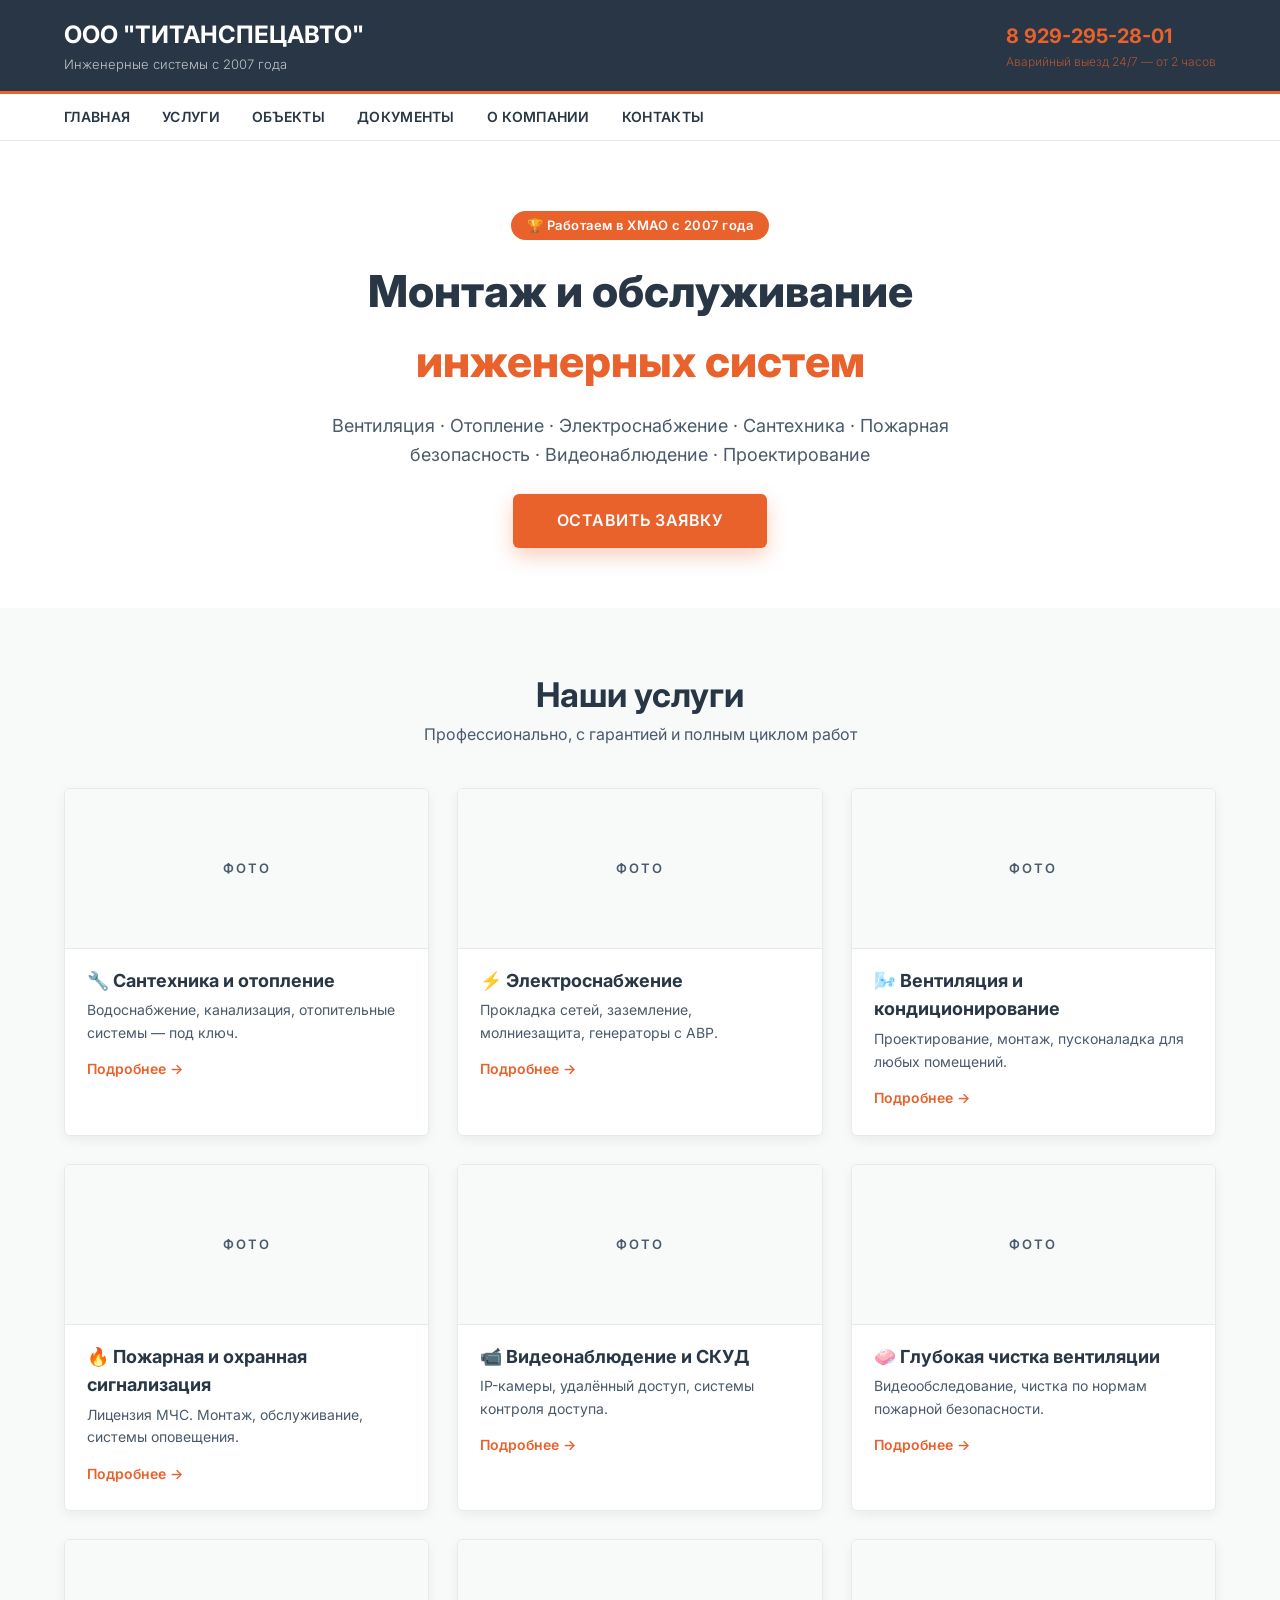
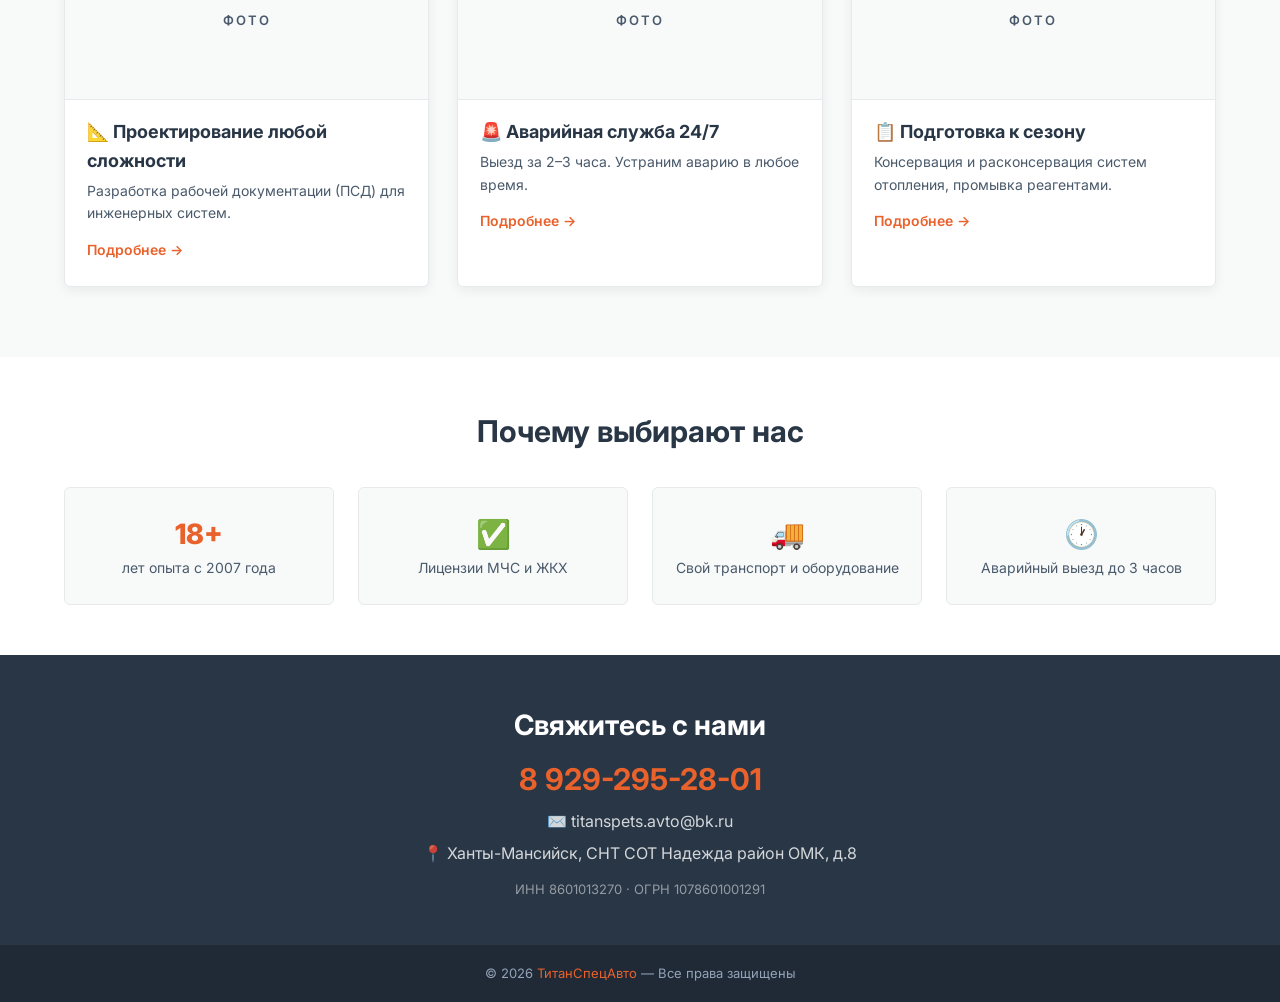
==== titanspecavto/index.html @ 1a249fdc "первый запуск" ====
<!DOCTYPE html>
<html lang="ru">
<head>
    <meta charset="UTF-8">
    <meta name="viewport" content="width=device-width, initial-scale=1.0">
    <title>ТитанСпецАвто — Инженерные системы</title>
    <link rel="stylesheet" href="css/style.css">
</head>
<body>

    <!-- ШАПКА -->
    <header>
        <div class="container header-inner">
            <div class="logo">
                <h1>ООО "ТИТАНСПЕЦАВТО"</h1>
                <p>Инженерные системы с 2007 года</p>
            </div>
            <div class="header-phone">
                8 929-295-28-01
                <small>Аварийный выезд 24/7 — от 2 часов</small>
            </div>
        </div>
    </header>

    <!-- МЕНЮ -->
    <nav>
        <div class="container">
            <a href="index.html">Главная</a>
            <a href="services.html">Услуги</a>
            <a href="objects.html">Объекты</a>
            <a href="documents.html">Документы</a>
            <a href="about.html">О компании</a>
            <a href="contacts.html">Контакты</a>
        </div>
    </nav>

    <!-- ГЕРОЙ -->
    <section class="hero">
        <div class="container">
            <div class="badge">🏆 Работаем в ХМАО с 2007 года</div>
            <h2>Монтаж и обслуживание <span>инженерных систем</span></h2>
            <p>Вентиляция · Отопление · Электроснабжение · Сантехника · Пожарная безопасность · Видеонаблюдение · Проектирование</p>
            <a href="#" class="btn">Оставить заявку</a>
        </div>
    </section>

    <!-- УСЛУГИ -->
    <section class="services">
        <div class="container">
            <div class="services-header">
                <h3>Наши услуги</h3>
                <p class="subtitle">Профессионально, с гарантией и полным циклом работ</p>
            </div>
            <div class="service-grid">

                <div class="service-card">
                    <div class="service-img-placeholder">Фото</div>
                    <div class="service-body">
                        <h4>🔧 Сантехника и отопление</h4>
                        <p>Водоснабжение, канализация, отопительные системы — под ключ.</p>
                        <a href="#" class="service-link">Подробнее →</a>
                    </div>
                </div>

                <div class="service-card">
                    <div class="service-img-placeholder">Фото</div>
                    <div class="service-body">
                        <h4>⚡ Электроснабжение</h4>
                        <p>Прокладка сетей, заземление, молниезащита, генераторы с АВР.</p>
                        <a href="#" class="service-link">Подробнее →</a>
                    </div>
                </div>

                <div class="service-card">
                    <div class="service-img-placeholder">Фото</div>
                    <div class="service-body">
                        <h4>🌬️ Вентиляция и кондиционирование</h4>
                        <p>Проектирование, монтаж, пусконаладка для любых помещений.</p>
                        <a href="#" class="service-link">Подробнее →</a>
                    </div>
                </div>

                <div class="service-card">
                    <div class="service-img-placeholder">Фото</div>
                    <div class="service-body">
                        <h4>🔥 Пожарная и охранная сигнализация</h4>
                        <p>Лицензия МЧС. Монтаж, обслуживание, системы оповещения.</p>
                        <a href="#" class="service-link">Подробнее →</a>
                    </div>
                </div>

                <div class="service-card">
                    <div class="service-img-placeholder">Фото</div>
                    <div class="service-body">
                        <h4>📹 Видеонаблюдение и СКУД</h4>
                        <p>IP-камеры, удалённый доступ, системы контроля доступа.</p>
                        <a href="#" class="service-link">Подробнее →</a>
                    </div>
                </div>

                <div class="service-card">
                    <div class="service-img-placeholder">Фото</div>
                    <div class="service-body">
                        <h4>🧼 Глубокая чистка вентиляции</h4>
                        <p>Видеообследование, чистка по нормам пожарной безопасности.</p>
                        <a href="#" class="service-link">Подробнее →</a>
                    </div>
                </div>

                <div class="service-card">
                    <div class="service-img-placeholder">Фото</div>
                    <div class="service-body">
                        <h4>📐 Проектирование любой сложности</h4>
                        <p>Разработка рабочей документации (ПСД) для инженерных систем.</p>
                        <a href="#" class="service-link">Подробнее →</a>
                    </div>
                </div>

                <div class="service-card">
                    <div class="service-img-placeholder">Фото</div>
                    <div class="service-body">
                        <h4>🚨 Аварийная служба 24/7</h4>
                        <p>Выезд за 2–3 часа. Устраним аварию в любое время.</p>
                        <a href="#" class="service-link">Подробнее →</a>
                    </div>
                </div>

                <div class="service-card">
                    <div class="service-img-placeholder">Фото</div>
                    <div class="service-body">
                        <h4>📋 Подготовка к сезону</h4>
                        <p>Консервация и расконсервация систем отопления, промывка реагентами.</p>
                        <a href="#" class="service-link">Подробнее →</a>
                    </div>
                </div>

            </div>
        </div>
    </section>

    <!-- ПРЕИМУЩЕСТВА -->
    <section class="advantages">
        <div class="container">
            <h3>Почему выбирают нас</h3>
            <div class="adv-grid">
                <div class="adv-item">
                    <div class="num">18+</div>
                    <p>лет опыта с 2007 года</p>
                </div>
                <div class="adv-item">
                    <div class="num">✅</div>
                    <p>Лицензии МЧС и ЖКХ</p>
                </div>
                <div class="adv-item">
                    <div class="num">🚚</div>
                    <p>Свой транспорт и оборудование</p>
                </div>
                <div class="adv-item">
                    <div class="num">🕐</div>
                    <p>Аварийный выезд до 3 часов</p>
                </div>
            </div>
        </div>
    </section>

    <!-- КОНТАКТЫ -->
    <section class="contacts">
        <div class="container">
            <h3>Свяжитесь с нами</h3>
            <div class="phone">8 929-295-28-01</div>
            <p>✉️ titanspets.avto@bk.ru</p>
            <p>📍 Ханты-Мансийск, СНТ СОТ Надежда район ОМК, д.8</p>
            <p class="req">ИНН 8601013270 · ОГРН 1078601001291</p>
        </div>
    </section>

    <!-- ПОДВАЛ -->
    <footer>
        <div class="container">
            © 2026 <span>ТитанСпецАвто</span> — Все права защищены
        </div>
    </footer>

</body>
</html>
---- titanspecavto/css/style.css ----
/* ==========================================================
   ДИЗАЙН ОТ MIR-VENT.RU И KLIMATIKA44.RU
   ========================================================== */

@import url('https://fonts.googleapis.com/css2?family=Inter:wght@300;400;500;600;700;800&display=swap');

:root {
    --primary-dark: #283646;
    --primary-light: #3a4a5b;
    --accent: #e9612b;
    --accent-hover: #cf4a1c;
    --bg-light: #f8fafa;
    --text-dark: #283646;
    --text-gray: #4a5a6b;
    --white: #ffffff;
    --shadow: 0 4px 12px rgba(0,0,0,0.06);
    --radius: 6px;
    --border-color: #e6eaed;
    --font-family: 'Inter', 'Arial', sans-serif;
}

/* ---- БАЗА ---- */
* { margin: 0; padding: 0; box-sizing: border-box; }

body {
    font-family: var(--font-family);
    background: var(--bg-light);
    color: var(--text-gray);
    line-height: 1.6;
    font-weight: 400;
}

.container {
    max-width: 1200px;
    margin: 0 auto;
    padding: 0 24px;
}

/* ---- ШАПКА (как на mir-vent.ru) ---- */
header {
    background: var(--primary-dark);
    color: var(--white);
    padding: 16px 0;
    border-bottom: 3px solid var(--accent);
}

.header-inner {
    display: flex;
    justify-content: space-between;
    align-items: center;
    flex-wrap: wrap;
}

.logo h1 {
    font-size: 24px;
    font-weight: 700;
    color: var(--white);
}

.logo p {
    font-size: 13px;
    opacity: 0.7;
    font-weight: 300;
}

.header-phone {
    font-size: 20px;
    font-weight: 700;
    color: var(--accent);
}

.header-phone small {
    display: block;
    font-size: 12px;
    font-weight: 300;
    opacity: 0.7;
    text-align: right;
}

/* ---- МЕНЮ ---- */
nav {
    background: var(--white);
    border-bottom: 1px solid var(--border-color);
    padding: 10px 0;
}

nav a {
    color: var(--text-dark);
    text-decoration: none;
    font-weight: 600;
    font-size: 14px;
    margin-right: 28px;
    transition: color 0.2s;
    text-transform: uppercase;
    letter-spacing: 0.3px;
}

nav a:hover {
    color: var(--accent);
}

/* ---- ГЕРОЙ (ПЕРВЫЙ ЭКРАН) ---- */
.hero {
    background: var(--white);
    padding: 70px 0 60px;
    text-align: center;
}

.badge {
    display: inline-block;
    background: var(--accent);
    color: var(--white);
    padding: 4px 16px;
    border-radius: 40px;
    font-size: 13px;
    font-weight: 600;
    letter-spacing: 0.5px;
    margin-bottom: 16px;
}

.hero h2 {
    font-size: 44px;
    font-weight: 800;
    color: var(--text-dark);
    max-width: 800px;
    margin: 0 auto 16px;
}

.hero h2 span {
    color: var(--accent);
}

.hero p {
    font-size: 18px;
    color: var(--text-gray);
    max-width: 640px;
    margin: 0 auto;
}

.btn {
    display: inline-block;
    background: var(--accent);
    color: var(--white);
    padding: 14px 44px;
    font-size: 16px;
    font-weight: 600;
    text-decoration: none;
    border-radius: var(--radius);
    margin-top: 24px;
    transition: 0.25s;
    box-shadow: 0 8px 20px rgba(233, 97, 43, 0.3);
    text-transform: uppercase;
    letter-spacing: 0.5px;
}

.btn:hover {
    background: var(--accent-hover);
    transform: translateY(-2px);
    box-shadow: 0 12px 30px rgba(233, 97, 43, 0.4);
}

/* ---- УСЛУГИ (КАРТОЧКИ) ---- */
.services {
    padding: 60px 0 70px;
    background: var(--bg-light);
}

.services-header {
    text-align: center;
    margin-bottom: 40px;
}

.services-header h3 {
    font-size: 34px;
    font-weight: 700;
    color: var(--text-dark);
}

.services-header .subtitle {
    font-size: 16px;
    color: var(--text-gray);
}

.service-grid {
    display: grid;
    grid-template-columns: repeat(3, 1fr);
    gap: 28px;
}

.service-card {
    background: var(--white);
    border-radius: var(--radius);
    border: 1px solid var(--border-color);
    box-shadow: var(--shadow);
    overflow: hidden;
    transition: 0.3s;
}

.service-card:hover {
    transform: translateY(-6px);
    box-shadow: 0 16px 40px rgba(0,0,0,0.08);
}

.service-img-placeholder {
    width: 100%;
    height: 160px;
    background: var(--bg-light);
    display: flex;
    align-items: center;
    justify-content: center;
    font-size: 13px;
    color: var(--text-gray);
    font-weight: 600;
    text-transform: uppercase;
    letter-spacing: 2px;
    border-bottom: 1px solid var(--border-color);
}

.service-body {
    padding: 18px 22px 24px;
}

.service-body h4 {
    font-size: 18px;
    font-weight: 700;
    color: var(--text-dark);
    margin-bottom: 4px;
}

.service-body p {
    font-size: 14px;
    color: var(--text-gray);
    margin-bottom: 12px;
}

.service-link {
    color: var(--accent);
    text-decoration: none;
    font-weight: 600;
    font-size: 14px;
    transition: 0.2s;
}

.service-link:hover {
    color: var(--accent-hover);
    margin-left: 6px;
}

/* ---- ПРЕИМУЩЕСТВА ---- */
.advantages {
    background: var(--white);
    padding: 50px 0;
}

.advantages h3 {
    text-align: center;
    font-size: 30px;
    font-weight: 700;
    color: var(--text-dark);
    margin-bottom: 32px;
}

.adv-grid {
    display: grid;
    grid-template-columns: repeat(4, 1fr);
    gap: 24px;
}

.adv-item {
    text-align: center;
    background: var(--bg-light);
    padding: 24px 16px;
    border-radius: var(--radius);
    border: 1px solid var(--border-color);
}

.adv-item .num {
    font-size: 28px;
    font-weight: 800;
    color: var(--accent);
}

.adv-item p {
    font-size: 14px;
    color: var(--text-gray);
}

/* ---- КОНТАКТЫ (ПОДВАЛ) ---- */
.contacts {
    background: var(--primary-dark);
    color: var(--white);
    padding: 48px 0 40px;
    text-align: center;
}

.contacts h3 {
    font-size: 28px;
    font-weight: 700;
    margin-bottom: 8px;
}

.contacts .phone {
    font-size: 30px;
    font-weight: 700;
    color: var(--accent);
}

.contacts p {
    opacity: 0.8;
    margin: 6px 0;
}

.contacts .req {
    font-size: 13px;
    opacity: 0.5;
    margin-top: 12px;
}

footer {
    background: #1f2a36;
    color: #94a3b8;
    text-align: center;
    padding: 18px 0;
    font-size: 13px;
}

footer span {
    color: var(--accent);
}

/* ---- АДАПТИВ (ТЕЛЕФОНЫ) ---- */
@media (max-width: 900px) {
    .service-grid { grid-template-columns: repeat(2, 1fr); }
    .adv-grid { grid-template-columns: repeat(2, 1fr); }
    .header-inner { flex-direction: column; text-align: center; }
    .header-phone small { text-align: center; }
    .hero h2 { font-size: 34px; }
}

@media (max-width: 600px) {
    .service-grid { grid-template-columns: 1fr; }
    .adv-grid { grid-template-columns: 1fr 1fr; }
    nav a { display: inline-block; margin: 4px 12px 4px 0; font-size: 12px; }
    .hero { padding: 40px 0; }
    .hero h2 { font-size: 26px; }
    .btn { padding: 12px 28px; font-size: 14px; }
    .contacts .phone { font-size: 24px; }
}
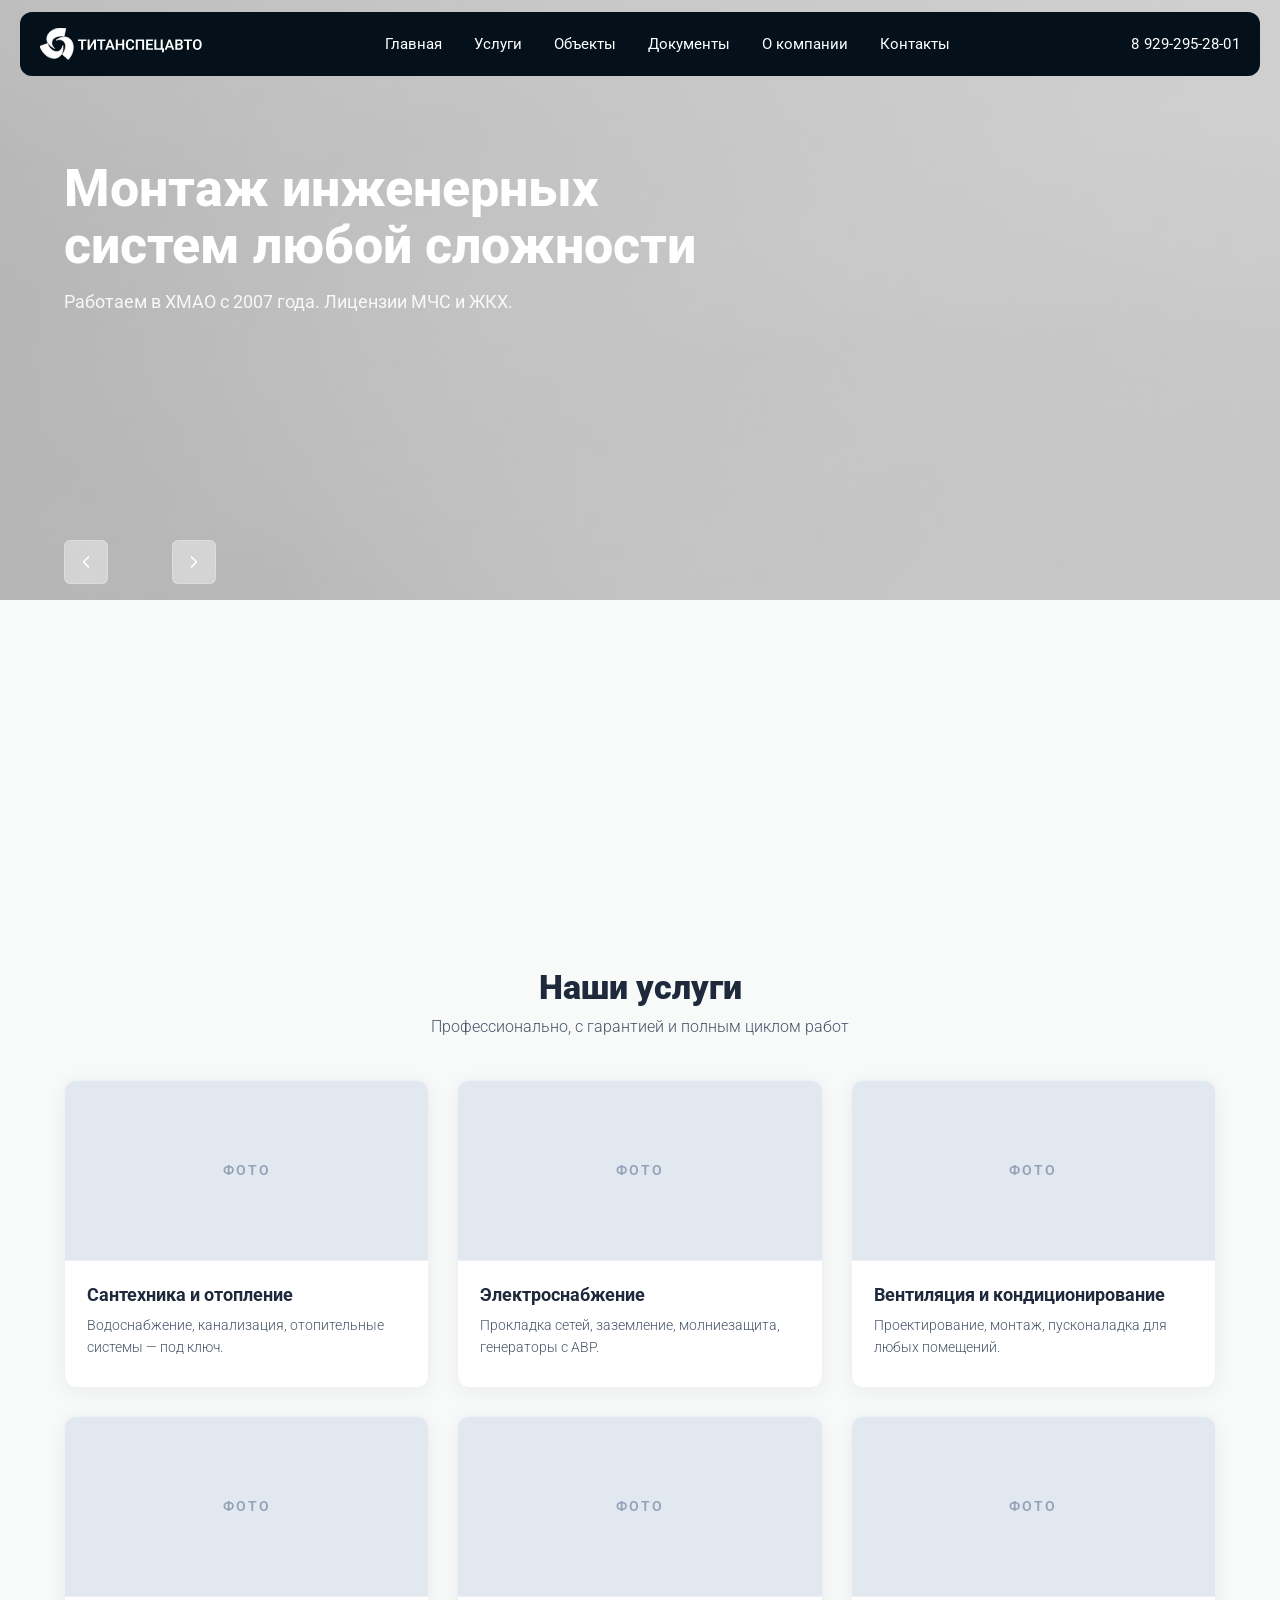
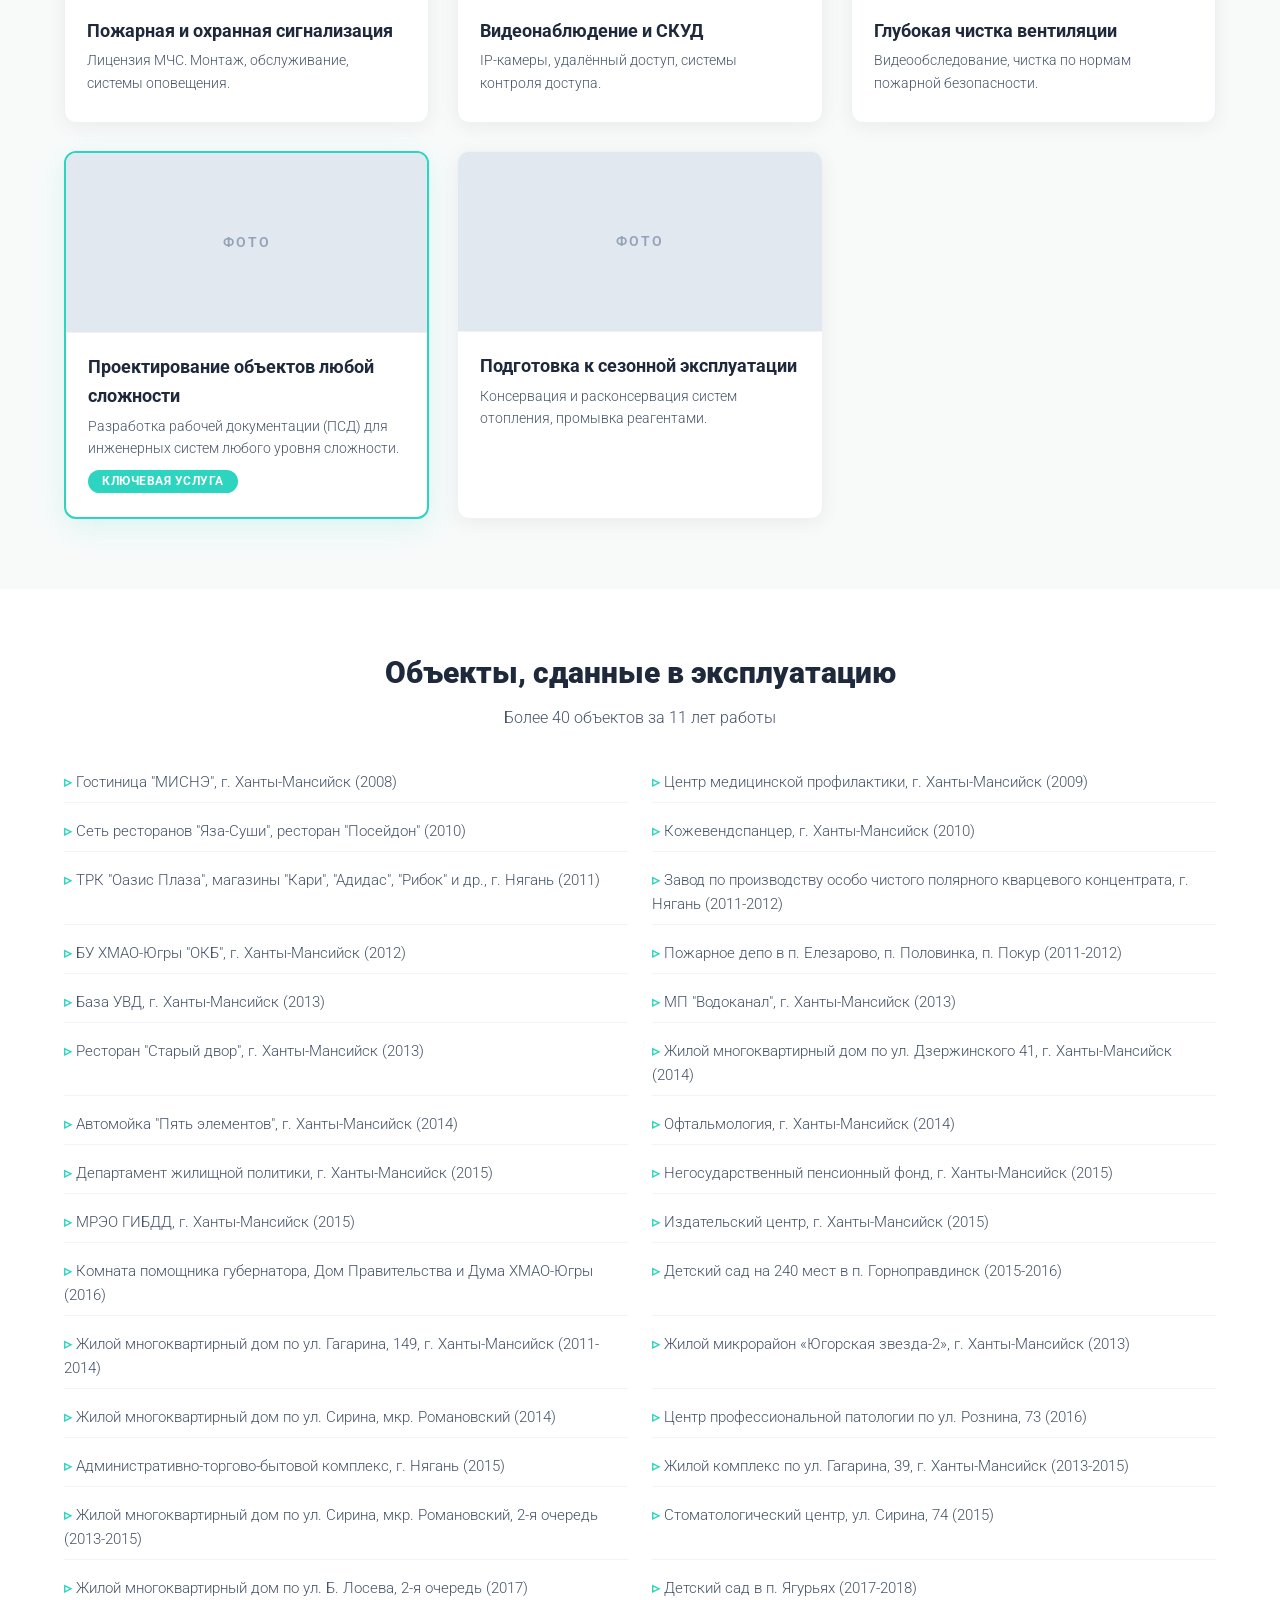
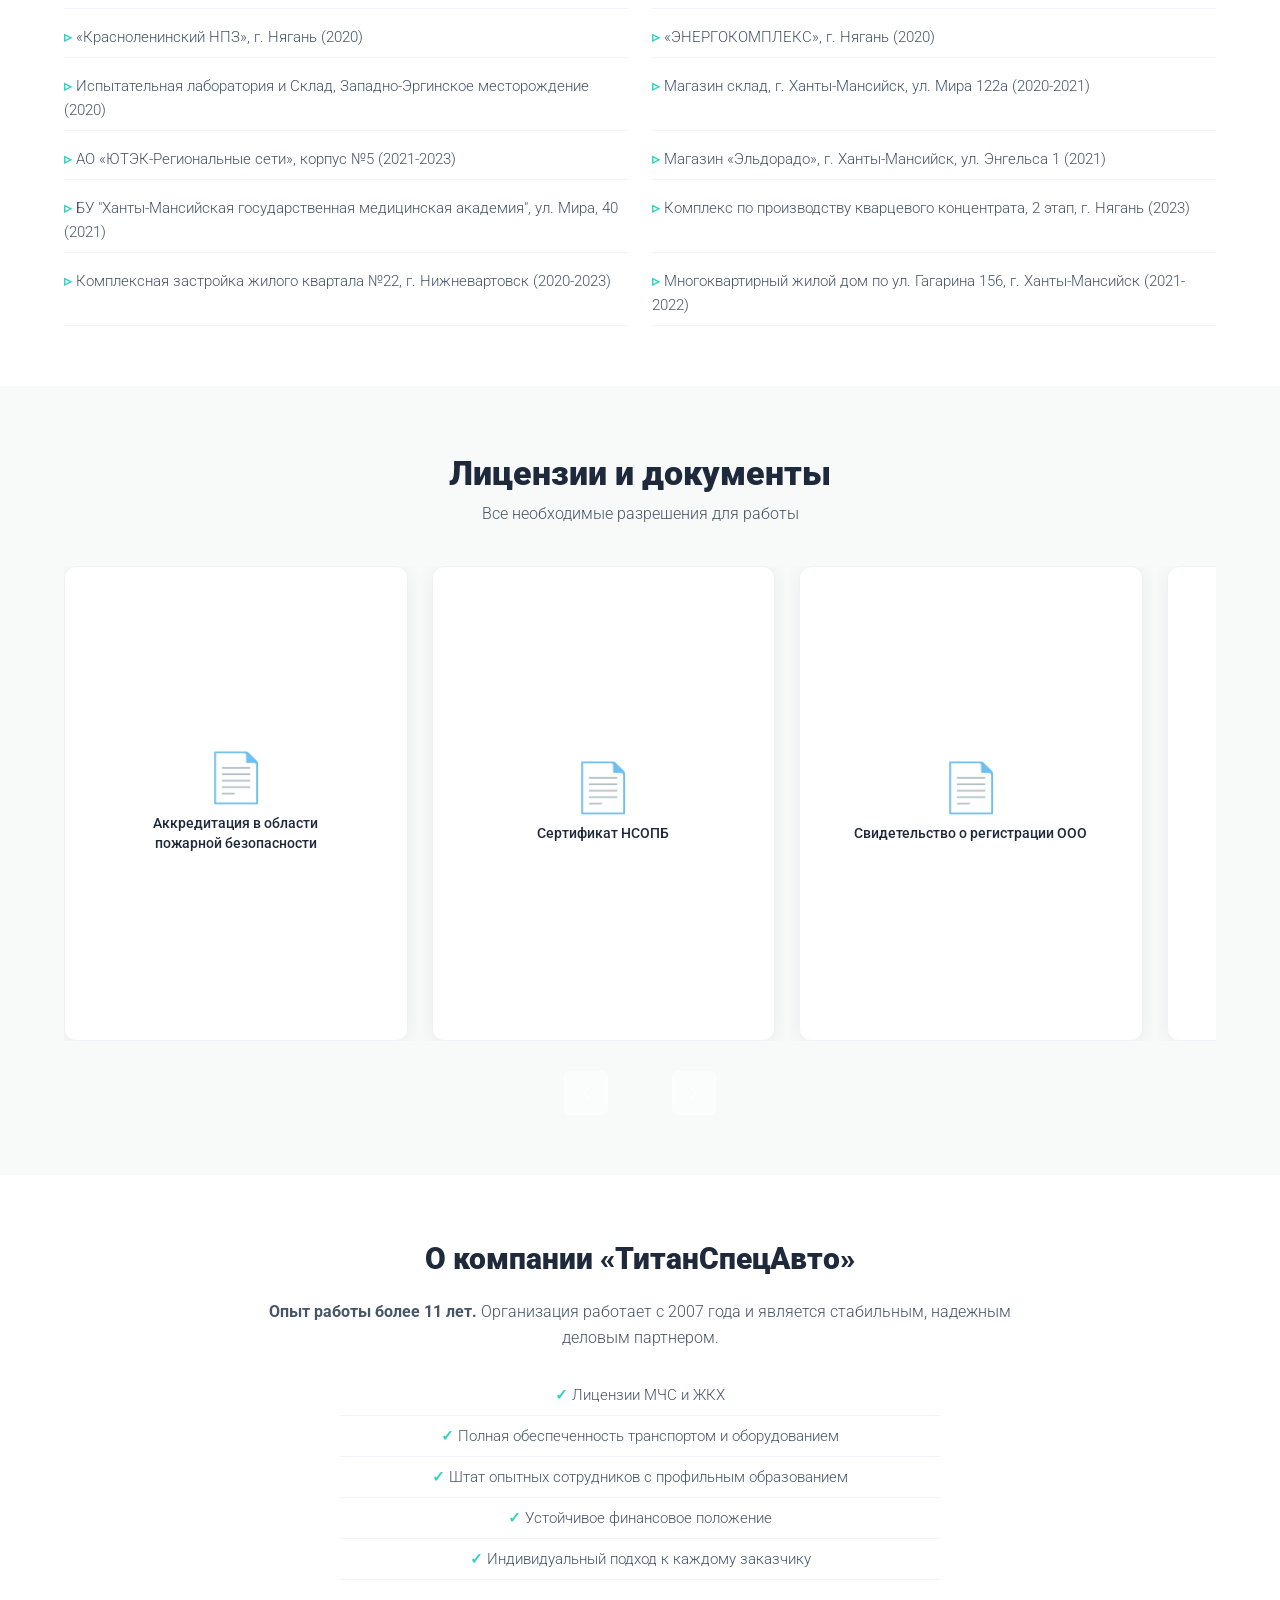
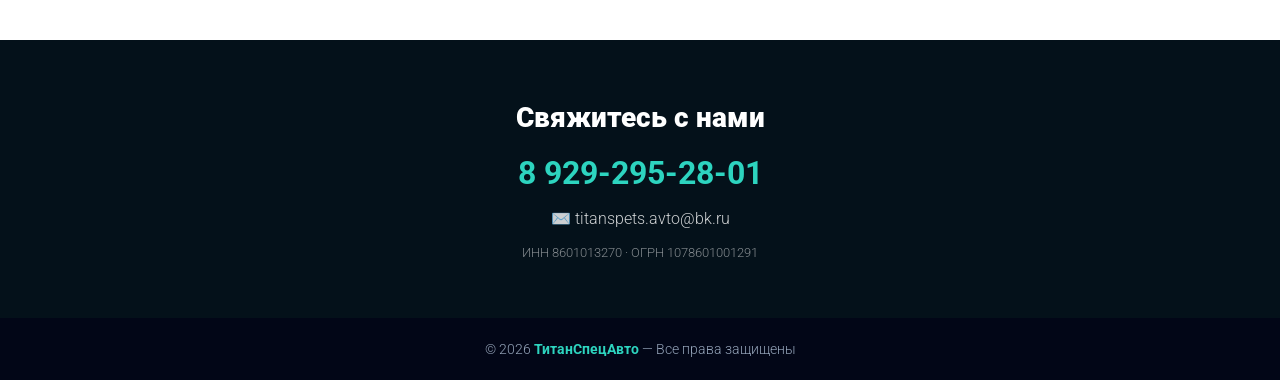
==== commit 312e4bfd: "1" ====
--- a/titanspecavto/index.html
+++ b/titanspecavto/index.html
@@ -5,181 +5,504 @@
     <meta name="viewport" content="width=device-width, initial-scale=1.0">
     <title>ТитанСпецАвто — Инженерные системы</title>
     <link rel="stylesheet" href="css/style.css">
+    <link href="https://fonts.googleapis.com/css2?family=Inter:wght@300;400;500;600;700;800&display=swap" rel="stylesheet">
+    
+    <!-- ===== SWIPER CSS ===== -->
+    <link rel="stylesheet" href="https://cdn.jsdelivr.net/npm/swiper@11/swiper-bundle.min.css" />
 </head>
 <body>
 
-    <!-- ШАПКА -->
-    <header>
-        <div class="container header-inner">
-            <div class="logo">
-                <h1>ООО "ТИТАНСПЕЦАВТО"</h1>
-                <p>Инженерные системы с 2007 года</p>
-            </div>
-            <div class="header-phone">
-                8 929-295-28-01
-                <small>Аварийный выезд 24/7 — от 2 часов</small>
-            </div>
-        </div>
-    </header>
-
-    <!-- МЕНЮ -->
-    <nav>
-        <div class="container">
-            <a href="index.html">Главная</a>
-            <a href="services.html">Услуги</a>
-            <a href="objects.html">Объекты</a>
-            <a href="documents.html">Документы</a>
-            <a href="about.html">О компании</a>
-            <a href="contacts.html">Контакты</a>
-        </div>
-    </nav>
-
-    <!-- ГЕРОЙ -->
-    <section class="hero">
-        <div class="container">
-            <div class="badge">🏆 Работаем в ХМАО с 2007 года</div>
-            <h2>Монтаж и обслуживание <span>инженерных систем</span></h2>
-            <p>Вентиляция · Отопление · Электроснабжение · Сантехника · Пожарная безопасность · Видеонаблюдение · Проектирование</p>
-            <a href="#" class="btn">Оставить заявку</a>
-        </div>
-    </section>
+<header class="header">
+    <div class="header-container">
+        <div class="header-c">
+            <div class="header-l">
+                <button class="header__menu-toggler js--menu-toggler">
+                    <span></span><span></span><span></span>
+                </button>
+                <a href="#hero" class="header__logo">
+                    <img src="images/logo.svg" alt="ТитанСпецАвто" class="header__logo-img">
+                </a>
+            </div>
+
+            <div class="header-m" id="header-menu">
+                <nav class="header__nav">
+                    <ul class="header__nav-list">
+                        <li class="header__nav-item">
+                            <a href="#hero" class="header__nav-btn">Главная</a>
+                        </li>
+                        <li class="header__nav-item">
+                            <a href="#services" class="header__nav-btn">Услуги</a>
+                        </li>
+                        <li class="header__nav-item">
+                            <a href="#objects" class="header__nav-btn">Объекты</a>
+                        </li>
+                        <li class="header__nav-item">
+                            <a href="#docs" class="header__nav-btn">Документы</a>
+                        </li>
+                        <li class="header__nav-item">
+                            <a href="#about" class="header__nav-btn">О компании</a>
+                        </li>
+                        <li class="header__nav-item">
+                            <a href="#contacts" class="header__nav-btn">Контакты</a>
+                        </li>
+                    </ul>
+                </nav>
+            </div>
+
+            <div class="header-r">
+                <a href="tel:89292952801" class="header__phone">8 929-295-28-01</a>
+            </div>
+        </div>
+    </div>
+</header>
+
+<main>
+
+<!-- HERO СЛАЙДЕР С ЗАГЛУШКОЙ -->
+<section class="s-hero">
+    <div class="s-hero-slider-c swiper-c">
+        <div class="s-hero-slider swiper">
+            <div class="swiper-wrapper">
+
+                <!-- СЛАЙД 1 -->
+                <div class="s-hero-slider__item swiper-slide">
+                    <img class="s-hero-slider__item-bg" src="images/placeholder.jpg" alt="Монтаж инженерных систем">
+                    <div class="container">
+                        <div class="s-hero-slider__item-content">
+                            <div class="s-hero-slider__item-content-in">
+                                <div class="s-hero-slider__item-title">
+                                    <h1>Монтаж инженерных систем любой сложности</h1>
+                                </div>
+                                <div class="s-hero-slider__item-desc">
+                                    Работаем в ХМАО с 2007 года. Лицензии МЧС и ЖКХ.
+                                </div>
+                            </div>
+                        </div>
+                    </div>
+                </div>
+
+                <!-- СЛАЙД 2 -->
+                <div class="s-hero-slider__item swiper-slide">
+                    <img class="s-hero-slider__item-bg" src="images/placeholder.jpg" alt="Проектирование и монтаж">
+                    <div class="container">
+                        <div class="s-hero-slider__item-content">
+                            <div class="s-hero-slider__item-content-in">
+                                <div class="s-hero-slider__item-title">
+                                    <h1>Проектирование объектов любой сложности</h1>
+                                </div>
+                                <div class="s-hero-slider__item-desc">
+                                    Разработаем ПСД для инженерных систем любого уровня сложности.
+                                </div>
+                            </div>
+                        </div>
+                    </div>
+                </div>
+
+                <!-- СЛАЙД 3 -->
+                <div class="s-hero-slider__item swiper-slide">
+                    <img class="s-hero-slider__item-bg" src="images/placeholder.jpg" alt="Аварийный выезд 24/7">
+                    <div class="container">
+                        <div class="s-hero-slider__item-content">
+                            <div class="s-hero-slider__item-content-in">
+                                <div class="s-hero-slider__item-title">
+                                    <h1>Аварийный выезд от 2 часов</h1>
+                                </div>
+                                <div class="s-hero-slider__item-desc">
+                                    Устраним аварию в любое время суток.
+                                </div>
+                            </div>
+                        </div>
+                    </div>
+                </div>
+
+            </div>
+        </div>
+
+        <!-- КНОПКИ И ПАГИНАЦИЯ -->
+        <div class="s-hero-slider__controls-c swiper-controls-c">
+            <div class="container">
+                <div class="swiper-controls">
+                    <button class="swiper-custom-button swiper-custom-button-prev">
+                        <svg width="20" height="20" viewBox="0 0 24 24" fill="none" stroke="currentColor" stroke-width="2" stroke-linecap="round" stroke-linejoin="round">
+                            <polyline points="15 18 9 12 15 6"></polyline>
+                        </svg>
+                    </button>
+                    <div class="swiper-custom-pagination"></div>
+                    <button class="swiper-custom-button swiper-custom-button-next">
+                        <svg width="20" height="20" viewBox="0 0 24 24" fill="none" stroke="currentColor" stroke-width="2" stroke-linecap="round" stroke-linejoin="round">
+                            <polyline points="9 18 15 12 9 6"></polyline>
+                        </svg>
+                    </button>
+                </div>
+            </div>
+        </div>
+    </div>
+</section>
 
     <!-- УСЛУГИ -->
-    <section class="services">
+    <section class="services" id="services">
         <div class="container">
             <div class="services-header">
                 <h3>Наши услуги</h3>
                 <p class="subtitle">Профессионально, с гарантией и полным циклом работ</p>
             </div>
             <div class="service-grid">
-
-                <div class="service-card">
-                    <div class="service-img-placeholder">Фото</div>
-                    <div class="service-body">
-                        <h4>🔧 Сантехника и отопление</h4>
+                <div class="service-card">
+                    <div class="service-img-placeholder">Фото</div>
+                    <div class="service-body">
+                        <h4>Сантехника и отопление</h4>
                         <p>Водоснабжение, канализация, отопительные системы — под ключ.</p>
-                        <a href="#" class="service-link">Подробнее →</a>
-                    </div>
-                </div>
-
-                <div class="service-card">
-                    <div class="service-img-placeholder">Фото</div>
-                    <div class="service-body">
-                        <h4>⚡ Электроснабжение</h4>
+                    </div>
+                </div>
+                <div class="service-card">
+                    <div class="service-img-placeholder">Фото</div>
+                    <div class="service-body">
+                        <h4>Электроснабжение</h4>
                         <p>Прокладка сетей, заземление, молниезащита, генераторы с АВР.</p>
-                        <a href="#" class="service-link">Подробнее →</a>
-                    </div>
-                </div>
-
-                <div class="service-card">
-                    <div class="service-img-placeholder">Фото</div>
-                    <div class="service-body">
-                        <h4>🌬️ Вентиляция и кондиционирование</h4>
+                    </div>
+                </div>
+                <div class="service-card">
+                    <div class="service-img-placeholder">Фото</div>
+                    <div class="service-body">
+                        <h4>Вентиляция и кондиционирование</h4>
                         <p>Проектирование, монтаж, пусконаладка для любых помещений.</p>
-                        <a href="#" class="service-link">Подробнее →</a>
-                    </div>
-                </div>
-
-                <div class="service-card">
-                    <div class="service-img-placeholder">Фото</div>
-                    <div class="service-body">
-                        <h4>🔥 Пожарная и охранная сигнализация</h4>
+                    </div>
+                </div>
+                <div class="service-card">
+                    <div class="service-img-placeholder">Фото</div>
+                    <div class="service-body">
+                        <h4>Пожарная и охранная сигнализация</h4>
                         <p>Лицензия МЧС. Монтаж, обслуживание, системы оповещения.</p>
-                        <a href="#" class="service-link">Подробнее →</a>
-                    </div>
-                </div>
-
-                <div class="service-card">
-                    <div class="service-img-placeholder">Фото</div>
-                    <div class="service-body">
-                        <h4>📹 Видеонаблюдение и СКУД</h4>
+                    </div>
+                </div>
+                <div class="service-card">
+                    <div class="service-img-placeholder">Фото</div>
+                    <div class="service-body">
+                        <h4>Видеонаблюдение и СКУД</h4>
                         <p>IP-камеры, удалённый доступ, системы контроля доступа.</p>
-                        <a href="#" class="service-link">Подробнее →</a>
-                    </div>
-                </div>
-
-                <div class="service-card">
-                    <div class="service-img-placeholder">Фото</div>
-                    <div class="service-body">
-                        <h4>🧼 Глубокая чистка вентиляции</h4>
+                    </div>
+                </div>
+                <div class="service-card">
+                    <div class="service-img-placeholder">Фото</div>
+                    <div class="service-body">
+                        <h4>Глубокая чистка вентиляции</h4>
                         <p>Видеообследование, чистка по нормам пожарной безопасности.</p>
-                        <a href="#" class="service-link">Подробнее →</a>
-                    </div>
-                </div>
-
-                <div class="service-card">
-                    <div class="service-img-placeholder">Фото</div>
-                    <div class="service-body">
-                        <h4>📐 Проектирование любой сложности</h4>
-                        <p>Разработка рабочей документации (ПСД) для инженерных систем.</p>
-                        <a href="#" class="service-link">Подробнее →</a>
-                    </div>
-                </div>
-
-                <div class="service-card">
-                    <div class="service-img-placeholder">Фото</div>
-                    <div class="service-body">
-                        <h4>🚨 Аварийная служба 24/7</h4>
-                        <p>Выезд за 2–3 часа. Устраним аварию в любое время.</p>
-                        <a href="#" class="service-link">Подробнее →</a>
-                    </div>
-                </div>
-
-                <div class="service-card">
-                    <div class="service-img-placeholder">Фото</div>
-                    <div class="service-body">
-                        <h4>📋 Подготовка к сезону</h4>
+                    </div>
+                </div>
+                <div class="service-card service-card-highlight">
+                    <div class="service-img-placeholder">Фото</div>
+                    <div class="service-body">
+                        <h4>Проектирование объектов любой сложности</h4>
+                        <p>Разработка рабочей документации (ПСД) для инженерных систем любого уровня сложности.</p>
+                        <span class="service-tag">Ключевая услуга</span>
+                    </div>
+                </div>
+                <div class="service-card">
+                    <div class="service-img-placeholder">Фото</div>
+                    <div class="service-body">
+                        <h4>Подготовка к сезонной эксплуатации</h4>
                         <p>Консервация и расконсервация систем отопления, промывка реагентами.</p>
-                        <a href="#" class="service-link">Подробнее →</a>
-                    </div>
-                </div>
-
+                    </div>
+                </div>
             </div>
         </div>
     </section>
 
-    <!-- ПРЕИМУЩЕСТВА -->
-    <section class="advantages">
+    <!-- ОБЪЕКТЫ -->
+    <section class="objects" id="objects">
         <div class="container">
-            <h3>Почему выбирают нас</h3>
-            <div class="adv-grid">
-                <div class="adv-item">
-                    <div class="num">18+</div>
-                    <p>лет опыта с 2007 года</p>
-                </div>
-                <div class="adv-item">
-                    <div class="num">✅</div>
-                    <p>Лицензии МЧС и ЖКХ</p>
-                </div>
-                <div class="adv-item">
-                    <div class="num">🚚</div>
-                    <p>Свой транспорт и оборудование</p>
-                </div>
-                <div class="adv-item">
-                    <div class="num">🕐</div>
-                    <p>Аварийный выезд до 3 часов</p>
-                </div>
+            <h3>Объекты, сданные в эксплуатацию</h3>
+            <p class="subtitle">Более 40 объектов за 11 лет работы</p>
+            <div class="objects-list">
+                <ul>
+                    <li>Гостиница "МИСНЭ", г. Ханты-Мансийск (2008)</li>
+                    <li>Центр медицинской профилактики, г. Ханты-Мансийск (2009)</li>
+                    <li>Сеть ресторанов "Яза-Суши", ресторан "Посейдон" (2010)</li>
+                    <li>Кожевендспанцер, г. Ханты-Мансийск (2010)</li>
+                    <li>ТРК "Оазис Плаза", магазины "Кари", "Адидас", "Рибок" и др., г. Нягань (2011)</li>
+                    <li>Завод по производству особо чистого полярного кварцевого концентрата, г. Нягань (2011-2012)</li>
+                    <li>БУ ХМАО-Югры "ОКБ", г. Ханты-Мансийск (2012)</li>
+                    <li>Пожарное депо в п. Елезарово, п. Половинка, п. Покур (2011-2012)</li>
+                    <li>База УВД, г. Ханты-Мансийск (2013)</li>
+                    <li>МП "Водоканал", г. Ханты-Мансийск (2013)</li>
+                    <li>Ресторан "Старый двор", г. Ханты-Мансийск (2013)</li>
+                    <li>Жилой многоквартирный дом по ул. Дзержинского 41, г. Ханты-Мансийск (2014)</li>
+                    <li>Автомойка "Пять элементов", г. Ханты-Мансийск (2014)</li>
+                    <li>Офтальмология, г. Ханты-Мансийск (2014)</li>
+                    <li>Департамент жилищной политики, г. Ханты-Мансийск (2015)</li>
+                    <li>Негосударственный пенсионный фонд, г. Ханты-Мансийск (2015)</li>
+                    <li>МРЭО ГИБДД, г. Ханты-Мансийск (2015)</li>
+                    <li>Издательский центр, г. Ханты-Мансийск (2015)</li>
+                    <li>Комната помощника губернатора, Дом Правительства и Дума ХМАО-Югры (2016)</li>
+                    <li>Детский сад на 240 мест в п. Горноправдинск (2015-2016)</li>
+                    <li>Жилой многоквартирный дом по ул. Гагарина, 149, г. Ханты-Мансийск (2011-2014)</li>
+                    <li>Жилой микрорайон «Югорская звезда-2», г. Ханты-Мансийск (2013)</li>
+                    <li>Жилой многоквартирный дом по ул. Сирина, мкр. Романовский (2014)</li>
+                    <li>Центр профессиональной патологии по ул. Рознина, 73 (2016)</li>
+                    <li>Административно-торгово-бытовой комплекс, г. Нягань (2015)</li>
+                    <li>Жилой комплекс по ул. Гагарина, 39, г. Ханты-Мансийск (2013-2015)</li>
+                    <li>Жилой многоквартирный дом по ул. Сирина, мкр. Романовский, 2-я очередь (2013-2015)</li>
+                    <li>Стоматологический центр, ул. Сирина, 74 (2015)</li>
+                    <li>Жилой многоквартирный дом по ул. Б. Лосева, 2-я очередь (2017)</li>
+                    <li>Детский сад в п. Ягурьях (2017-2018)</li>
+                    <li>«Красноленинский НПЗ», г. Нягань (2020)</li>
+                    <li>«ЭНЕРГОКОМПЛЕКС», г. Нягань (2020)</li>
+                    <li>Испытательная лаборатория и Склад, Западно-Эргинское месторождение (2020)</li>
+                    <li>Магазин склад, г. Ханты-Мансийск, ул. Мира 122а (2020-2021)</li>
+                    <li>АО «ЮТЭК-Региональные сети», корпус №5 (2021-2023)</li>
+                    <li>Магазин «Эльдорадо», г. Ханты-Мансийск, ул. Энгельса 1 (2021)</li>
+                    <li>БУ "Ханты-Мансийская государственная медицинская академия", ул. Мира, 40 (2021)</li>
+                    <li>Комплекс по производству кварцевого концентрата, 2 этап, г. Нягань (2023)</li>
+                    <li>Комплексная застройка жилого квартала №22, г. Нижневартовск (2020-2023)</li>
+                    <li>Многоквартирный жилой дом по ул. Гагарина 156, г. Ханты-Мансийск (2021-2022)</li>
+                </ul>
             </div>
         </div>
     </section>
 
+<!-- ЛИЦЕНЗИИ И ДОКУМЕНТЫ (СЛАЙДЕР) -->
+<section class="s-certificates" id="docs">
+    <div class="container">
+        <div class="s-certificates-in">
+            <div class="s-certificates__head">
+                <h3 class="s-certificates__title">Лицензии и документы</h3>
+                <p class="s-certificates__subtitle">Все необходимые разрешения для работы</p>
+            </div>
+
+            <div class="s-certificates-slider-c swiper-c">
+                <div class="s-certificates-slider swiper">
+                    <div class="swiper-wrapper">
+
+                        <!-- СЛАЙД 1 -->
+                        <div class="s-certificates-slider__item swiper-slide">
+                            <a href="docs/accreditation-fire-safety.pdf" target="_blank" class="s-certificates-slider__item-img-c">
+                                <div class="doc-placeholder">
+                                    <span>📄</span>
+                                    <p>Аккредитация в области<br>пожарной безопасности</p>
+                                </div>
+                            </a>
+                        </div>
+
+                        <!-- СЛАЙД 2 -->
+                        <div class="s-certificates-slider__item swiper-slide">
+                            <a href="docs/certificate-nsopb.pdf" target="_blank" class="s-certificates-slider__item-img-c">
+                                <div class="doc-placeholder">
+                                    <span>📄</span>
+                                    <p>Сертификат НСОПБ</p>
+                                </div>
+                            </a>
+                        </div>
+
+                        <!-- СЛАЙД 3 -->
+                        <div class="s-certificates-slider__item swiper-slide">
+                            <a href="docs/certificate-registration.pdf" target="_blank" class="s-certificates-slider__item-img-c">
+                                <div class="doc-placeholder">
+                                    <span>📄</span>
+                                    <p>Свидетельство о регистрации ООО</p>
+                                </div>
+                            </a>
+                        </div>
+
+                        <!-- СЛАЙД 4 -->
+                        <div class="s-certificates-slider__item swiper-slide">
+                            <a href="docs/extract-egrip.pdf" target="_blank" class="s-certificates-slider__item-img-c">
+                                <div class="doc-placeholder">
+                                    <span>📄</span>
+                                    <p>Выписка из ЕГРИП</p>
+                                </div>
+                            </a>
+                        </div>
+
+                        <!-- СЛАЙД 5 -->
+                        <div class="s-certificates-slider__item swiper-slide">
+                            <a href="docs/extract-sro.pdf" target="_blank" class="s-certificates-slider__item-img-c">
+                                <div class="doc-placeholder">
+                                    <span>📄</span>
+                                    <p>Выписка из реестра СРО</p>
+                                </div>
+                            </a>
+                        </div>
+
+                        <!-- СЛАЙД 6 -->
+                        <div class="s-certificates-slider__item swiper-slide">
+                            <a href="docs/license-disinfection.pdf" target="_blank" class="s-certificates-slider__item-img-c">
+                                <div class="doc-placeholder">
+                                    <span>📄</span>
+                                    <p>Лицензия на дезинфекцию</p>
+                                </div>
+                            </a>
+                        </div>
+
+                        <!-- СЛАЙД 7 -->
+                        <div class="s-certificates-slider__item swiper-slide">
+                            <a href="docs/license-fire-safety.pdf" target="_blank" class="s-certificates-slider__item-img-c">
+                                <div class="doc-placeholder">
+                                    <span>📄</span>
+                                    <p>Лицензия на монтаж систем<br>пожарной безопасности</p>
+                                </div>
+                            </a>
+                        </div>
+
+                        <!-- СЛАЙД 8 -->
+                        <div class="s-certificates-slider__item swiper-slide">
+                            <a href="docs/license-mchs-2015.pdf" target="_blank" class="s-certificates-slider__item-img-c">
+                                <div class="doc-placeholder">
+                                    <span>📄</span>
+                                    <p>Лицензия МЧС России<br>с 2015 года</p>
+                                </div>
+                            </a>
+                        </div>
+
+                        <!-- СЛАЙД 9 -->
+                        <div class="s-certificates-slider__item swiper-slide">
+                            <a href="docs/license-mchs-2026.pdf" target="_blank" class="s-certificates-slider__item-img-c">
+                                <div class="doc-placeholder">
+                                    <span>📄</span>
+                                    <p>Лицензия МЧС России<br>обновление 2026</p>
+                                </div>
+                            </a>
+                        </div>
+
+                        <!-- СЛАЙД 10 -->
+                        <div class="s-certificates-slider__item swiper-slide">
+                            <a href="docs/license-zkh.pdf" target="_blank" class="s-certificates-slider__item-img-c">
+                                <div class="doc-placeholder">
+                                    <span>📄</span>
+                                    <p>Лицензия ЖКХ</p>
+                                </div>
+                            </a>
+                        </div>
+
+                        <!-- СЛАЙД 11 -->
+                        <div class="s-certificates-slider__item swiper-slide">
+                            <a href="docs/portfolio.pdf" target="_blank" class="s-certificates-slider__item-img-c">
+                                <div class="doc-placeholder">
+                                    <span>📄</span>
+                                    <p>Портфолио объектов<br>с 2007 года</p>
+                                </div>
+                            </a>
+                        </div>
+
+                        <!-- СЛАЙД 12 -->
+                        <div class="s-certificates-slider__item swiper-slide">
+                            <a href="docs/certificate-cleaning.png" target="_blank" class="s-certificates-slider__item-img-c">
+                                <div class="doc-placeholder">
+                                    <span>📄</span>
+                                    <p>Сертификат на чистку<br>вентиляции</p>
+                                </div>
+                            </a>
+                        </div>
+
+                    </div>
+                </div>
+
+                <!-- КНОПКИ И ПАГИНАЦИЯ (теперь без _style-2, как в hero) -->
+                <div class="s-certificates-slider__controls swiper-controls">
+                    <button class="swiper-custom-button swiper-custom-button-prev">
+                        <svg width="20" height="20" viewBox="0 0 24 24" fill="none" stroke="currentColor" stroke-width="2" stroke-linecap="round" stroke-linejoin="round">
+                            <polyline points="15 18 9 12 15 6"></polyline>
+                        </svg>
+                    </button>
+                    <div class="swiper-custom-pagination"></div>
+                    <button class="swiper-custom-button swiper-custom-button-next">
+                        <svg width="20" height="20" viewBox="0 0 24 24" fill="none" stroke="currentColor" stroke-width="2" stroke-linecap="round" stroke-linejoin="round">
+                            <polyline points="9 18 15 12 9 6"></polyline>
+                        </svg>
+                    </button>
+                </div>
+            </div>
+        </div>
+    </div>
+</section>
+                
+    <!-- О КОМПАНИИ -->
+    <section class="about" id="about">
+        <div class="container">
+            <h3>О компании «ТитанСпецАвто»</h3>
+            <p><strong>Опыт работы более 11 лет.</strong> Организация работает с 2007 года и является стабильным, надежным деловым партнером.</p>
+            <ul>
+                <li>Лицензии МЧС и ЖКХ</li>
+                <li>Полная обеспеченность транспортом и оборудованием</li>
+                <li>Штат опытных сотрудников с профильным образованием</li>
+                <li>Устойчивое финансовое положение</li>
+                <li>Индивидуальный подход к каждому заказчику</li>
+            </ul>
+        </div>
+    </section>
+
     <!-- КОНТАКТЫ -->
-    <section class="contacts">
+    <section class="contacts" id="contacts">
         <div class="container">
             <h3>Свяжитесь с нами</h3>
             <div class="phone">8 929-295-28-01</div>
             <p>✉️ titanspets.avto@bk.ru</p>
-            <p>📍 Ханты-Мансийск, СНТ СОТ Надежда район ОМК, д.8</p>
             <p class="req">ИНН 8601013270 · ОГРН 1078601001291</p>
         </div>
     </section>
 
-    <!-- ПОДВАЛ -->
-    <footer>
-        <div class="container">
-            © 2026 <span>ТитанСпецАвто</span> — Все права защищены
-        </div>
-    </footer>
+</main>
+
+<footer class="footer">
+    <div class="container">
+        © 2026 <span>ТитанСпецАвто</span> — Все права защищены
+    </div>
+</footer>
+
+<!-- ===== SWIPER JS ===== -->
+<script src="https://cdn.jsdelivr.net/npm/swiper@11/swiper-bundle.min.js"></script>
+
+<script>
+document.addEventListener('DOMContentLoaded', function() {
+    // Бургер-меню
+    const toggler = document.querySelector('.header__menu-toggler');
+    const menu = document.getElementById('header-menu');
+    if (toggler && menu) {
+        toggler.addEventListener('click', function() {
+            this.classList.toggle('active');
+            menu.classList.toggle('_menu-is-opened');
+        });
+    }
+
+    // Слайдер Hero (без автопролистывания)
+    const heroSwiper = new Swiper('.s-hero-slider', {
+        loop: true,
+        autoplay: false,
+        pagination: {
+            el: '.s-hero-slider .swiper-custom-pagination',
+            clickable: true,
+        },
+        navigation: {
+            nextEl: '.s-hero-slider .swiper-custom-button-next',
+            prevEl: '.s-hero-slider .swiper-custom-button-prev',
+        },
+    });
+
+    // Слайдер лицензий
+    const certSwiper = new Swiper('.s-certificates-slider', {
+        loop: true,
+        slidesPerView: 1.2,
+        spaceBetween: 16,
+        pagination: {
+            el: '.s-certificates-slider .swiper-custom-pagination',
+            clickable: true,
+        },
+        navigation: {
+            nextEl: '.s-certificates-slider .swiper-custom-button-next',
+            prevEl: '.s-certificates-slider .swiper-custom-button-prev',
+        },
+        breakpoints: {
+            768: {
+                slidesPerView: 2.2,
+                spaceBetween: 20,
+            },
+            1024: {
+                slidesPerView: 3.2,
+                spaceBetween: 24,
+            },
+        },
+    });
+});
+</script>
 
 </body>
 </html>
--- a/titanspecavto/css/style.css
+++ b/titanspecavto/css/style.css
@@ -1,33 +1,33 @@
 /* ==========================================================
-   ДИЗАЙН ОТ MIR-VENT.RU И KLIMATIKA44.RU
+   ОСНОВНЫЕ ПЕРЕМЕННЫЕ
    ========================================================== */
-
-@import url('https://fonts.googleapis.com/css2?family=Inter:wght@300;400;500;600;700;800&display=swap');
+@import url('https://fonts.googleapis.com/css2?family=Roboto:wght@300;400;500;700;900&display=swap');
 
 :root {
-    --primary-dark: #283646;
-    --primary-light: #3a4a5b;
-    --accent: #e9612b;
-    --accent-hover: #cf4a1c;
-    --bg-light: #f8fafa;
-    --text-dark: #283646;
-    --text-gray: #4a5a6b;
-    --white: #ffffff;
-    --shadow: 0 4px 12px rgba(0,0,0,0.06);
-    --radius: 6px;
-    --border-color: #e6eaed;
-    --font-family: 'Inter', 'Arial', sans-serif;
-}
-
-/* ---- БАЗА ---- */
-* { margin: 0; padding: 0; box-sizing: border-box; }
+    --primary-dark: #04111A;
+    --accent: #2DD4BF;
+    --accent-hover: #14B8A6;
+    --bg-light: #F8FAFA;
+    --text-dark: #1E293B;
+    --text-gray: #475569;
+    --white: #FFFFFF;
+    --shadow: 0 4px 20px rgba(0,0,0,0.06);
+    --radius: 12px;
+    --font-family: 'Roboto', sans-serif;
+}
+
+* {
+    margin: 0;
+    padding: 0;
+    box-sizing: border-box;
+}
 
 body {
     font-family: var(--font-family);
     background: var(--bg-light);
-    color: var(--text-gray);
+    color: var(--text-dark);
     line-height: 1.6;
-    font-weight: 400;
+    padding-top: 0;
 }
 
 .container {
@@ -36,135 +36,538 @@
     padding: 0 24px;
 }
 
-/* ---- ШАПКА (как на mir-vent.ru) ---- */
-header {
+/* ==========================================================
+   ШАПКА (ВСЕГДА ПОВЕРХ)
+   ========================================================== */
+.header {
+    padding: 12px 20px;
+    position: fixed;
+    left: 0;
+    top: 0;
+    right: 0;
+    z-index: 1000;
+}
+
+.header-container {
+    max-width: 1400px;
+    width: 100%;
+    margin-left: auto;
+    margin-right: auto;
+}
+
+.header-c {
+    display: flex;
+    align-items: center;
     background: var(--primary-dark);
-    color: var(--white);
-    padding: 16px 0;
-    border-bottom: 3px solid var(--accent);
-}
-
-.header-inner {
-    display: flex;
-    justify-content: space-between;
-    align-items: center;
-    flex-wrap: wrap;
-}
-
-.logo h1 {
-    font-size: 24px;
+    border-radius: 12px;
+    padding: 8px 20px;
+    height: 64px;
+}
+
+.header-l {
+    display: flex;
+    align-items: center;
+    flex: 0 0 auto;
+    gap: 12px;
+}
+
+.header__logo {
+    display: flex;
+    align-items: center;
+    gap: 12px;
+    text-decoration: none;
+}
+
+.header__logo-img {
+    max-width: 100%;
+    height: 32px;
+    width: auto;
+}
+
+.header__logo-text {
+    font-size: 18px;
     font-weight: 700;
     color: var(--white);
-}
-
-.logo p {
-    font-size: 13px;
-    opacity: 0.7;
-    font-weight: 300;
-}
-
-.header-phone {
-    font-size: 20px;
-    font-weight: 700;
+    letter-spacing: 0.5px;
+    text-decoration: none;
+    white-space: nowrap;
+}
+
+.header-m {
+    margin-left: auto;
+    margin-right: auto;
+    display: flex;
+    align-items: center;
+}
+
+.header-r {
+    display: flex;
+    align-items: center;
+    flex: 0 0 auto;
+    gap: 16px;
+}
+
+.header__nav-list {
+    display: flex;
+    align-items: center;
+    gap: 32px;
+    list-style: none;
+    margin: 0;
+    padding: 0;
+}
+
+.header__nav-btn {
+    background: none;
+    border: none;
+    cursor: pointer;
+    font-family: inherit;
+    font-size: 15px;
+    line-height: 1;
+    color: var(--white);
+    transition: all .3s;
+    padding: 4px 0;
+    text-decoration: none;
+    font-weight: 400;
+}
+
+.header__nav-btn:hover {
     color: var(--accent);
 }
 
-.header-phone small {
+.header__phone {
+    letter-spacing: 0.02em;
+    font-size: 15px;
+    line-height: 1;
+    color: var(--white);
+    display: flex;
+    text-decoration: none;
+    transition: all .3s;
+    white-space: nowrap;
+    font-weight: 400;
+}
+
+.header__phone:hover {
+    color: var(--accent);
+}
+
+/* ---- КНОПКА-БУРГЕР ---- */
+.header__menu-toggler {
+    display: none;
+    position: relative;
+    width: 32px;
+    height: 32px;
+    background: none;
+    border: none;
+    cursor: pointer;
+    padding: 0;
+}
+
+.header__menu-toggler span {
+    position: absolute;
+    width: 22px;
+    height: 2px;
+    border-radius: 3px;
+    background: var(--white);
+    top: 50%;
+    left: 50%;
+    transform: translate(-50%, -50%);
+    transition: all .3s;
+}
+
+.header__menu-toggler span:nth-child(1) {
+    margin-top: 6px;
+    width: 11px;
+    transform: translate(-100%, -50%);
+}
+
+.header__menu-toggler span:nth-child(3) {
+    margin-top: -6px;
+}
+
+.header__menu-toggler.active span:nth-child(1) {
+    margin: 0;
+    transform: translate(-50%, -50%) rotate(45deg);
+    width: 22px;
+}
+
+.header__menu-toggler.active span:nth-child(2) {
+    opacity: 0;
+}
+
+.header__menu-toggler.active span:nth-child(3) {
+    margin: 0;
+    transform: translate(-50%, -50%) rotate(-45deg);
+}
+
+/* ---- АДАПТИВ: ПЛАНШЕТЫ (ДО 1024px) ---- */
+@media (max-width: 1024px) {
+    .header {
+        padding-left: 32px;
+        padding-right: 32px;
+    }
+
+    .header-c {
+        position: relative;
+        padding-left: 16px;
+        padding-right: 16px;
+    }
+
+    .header__logo {
+        position: absolute;
+        left: 50%;
+        top: 50%;
+        transform: translate(-50%, -50%);
+        gap: 8px;
+    }
+
+    .header__logo-text {
+        display: none;
+    }
+
+    .header__menu-toggler {
+        display: block;
+    }
+
+    .header-m {
+        display: none;
+        position: absolute;
+        top: 100%;
+        margin-top: 8px;
+        left: 0;
+        right: 0;
+        background: var(--primary-dark);
+        border-radius: 12px;
+        padding: 80px 40px;
+        flex-direction: column;
+    }
+
+    .header-m._menu-is-opened {
+        display: flex;
+    }
+
+    .header__nav {
+        margin-bottom: 100px;
+    }
+
+    .header__nav-list {
+        flex-direction: column;
+        gap: 24px;
+    }
+
+    .header__nav-btn,
+    .header__phone {
+        font-size: 19px;
+    }
+}
+
+/* ---- АДАПТИВ: ТЕЛЕФОНЫ (ДО 767px) ---- */
+@media (max-width: 767px) {
+    .header {
+        padding-left: 16px;
+        padding-right: 16px;
+    }
+
+    .header-c {
+        padding: 8px 12px;
+        height: 54px;
+    }
+
+    .header__logo {
+        position: relative;
+        transform: none;
+        top: auto;
+        left: auto;
+        gap: 6px;
+    }
+
+    .header__logo-img {
+        height: 24px;
+    }
+
+    .header__logo-text {
+        display: none;
+    }
+
+    .header__phone {
+        display: none;
+    }
+
+    .header__menu-toggler {
+        display: block;
+        margin-left: auto;
+    }
+
+    .header-m {
+        padding-top: 40px;
+        padding-bottom: 40px;
+    }
+
+    .header__menu-toggler span {
+        width: 26px;
+    }
+
+    .header__menu-toggler span:nth-child(1) {
+        margin-top: 7px;
+        transform: translate(0, -50%);
+        width: 13px;
+    }
+
+    .header__menu-toggler span:nth-child(3) {
+        margin-top: -7px;
+    }
+
+    .header__menu-toggler.active span:nth-child(1) {
+        width: 26px;
+    }
+
+    .header__nav {
+        margin-bottom: 50px;
+    }
+
+    .header__nav-list {
+        gap: 24px;
+    }
+
+    .header-r {
+        display: flex;
+        align-items: center;
+        gap: 8px;
+    }
+}
+
+/* ==========================================================
+   ПЕРВЫЙ ЭКРАН (СЛАЙДЕР) — НА ВСЮ ВЫСОТУ
+   ========================================================== */
+.s-hero {
+    position: relative;
+    height: 100vh;
+    min-height: 600px;
+    overflow: hidden;
+    border-radius: 0 0 40px 40px;
+}
+
+.s-hero-slider__item {
+    position: relative;
+    height: 100vh;
+    min-height: 600px;
+    display: flex;
+    align-items: center;
+    overflow: hidden;
+}
+
+.s-hero-slider__item > .container {
+    position: relative;
+}
+
+.s-hero-slider__item-bg {
+    position: absolute;
+    top: 0;
+    left: 0;
+    width: 100%;
+    height: 100%;
+    object-fit: cover;
+}
+
+.s-hero-slider__item-content {
+    padding: 160px 0 60px;
+    max-width: 675px;
+}
+
+.s-hero-slider__item-content-in {
+    color: #fff;
+}
+
+.s-hero-slider__item-title h1 {
+    font-size: 52px;
+    font-weight: 800;
+    line-height: 1.1;
+    margin-bottom: 14px;
+}
+
+.s-hero-slider__item-desc {
+    font-size: 18px;
+    opacity: 0.9;
+}
+
+/* ---- КАСТОМНЫЕ КНОПКИ SWIPER ---- */
+.s-hero-slider__controls-c {
+    position: absolute;
+    bottom: 60px;
+    z-index: 5;
+    left: 0;
+    right: 0;
+    pointer-events: none;
+}
+
+.s-hero-slider__controls-c .swiper-controls {
+    display: inline-flex;
+    pointer-events: all;
+}
+
+.swiper-c {
+    position: relative;
+}
+
+.swiper-controls-c {
+    position: relative;
+}
+
+.swiper-controls {
+    display: flex;
+    align-items: center;
+    gap: 32px;
+}
+
+.swiper-custom-button {
+    position: relative;
+    flex: 0 0 auto;
+    display: flex;
+    align-items: center;
+    justify-content: center;
+    width: 44px;
+    height: 44px;
+    border-radius: 6px;
+    background: rgba(255, 255, 255, 0.4);
+    border: 1px solid rgba(255, 255, 255, 0.2);
+    color: #fff;
+    transition: all .3s;
+    cursor: pointer;
+}
+
+.swiper-custom-button svg {
+    position: relative;
+}
+
+.swiper-custom-button:hover {
+    background: #0A3333;
+    color: #fff;
+}
+
+.swiper-custom-button:active {
+    background: #0A3333;
+    color: #fff;
+}
+
+.swiper-custom-pagination {
+    flex: 0 0 auto;
+    display: flex;
+    align-items: center;
+    gap: 4px;
+    width: auto;
+}
+
+.swiper-custom-pagination.swiper-pagination-horizontal.swiper-pagination-bullets {
+    width: auto;
+}
+
+.swiper-custom-pagination .swiper-pagination-bullet {
+    margin: 0;
+    border-radius: 50%;
+    opacity: 0.28;
+    background: #fff;
+    width: 10px;
+    height: 10px;
     display: block;
-    font-size: 12px;
-    font-weight: 300;
-    opacity: 0.7;
-    text-align: right;
-}
-
-/* ---- МЕНЮ ---- */
-nav {
-    background: var(--white);
-    border-bottom: 1px solid var(--border-color);
-    padding: 10px 0;
-}
-
-nav a {
-    color: var(--text-dark);
-    text-decoration: none;
-    font-weight: 600;
-    font-size: 14px;
-    margin-right: 28px;
-    transition: color 0.2s;
-    text-transform: uppercase;
-    letter-spacing: 0.3px;
-}
-
-nav a:hover {
-    color: var(--accent);
-}
-
-/* ---- ГЕРОЙ (ПЕРВЫЙ ЭКРАН) ---- */
-.hero {
-    background: var(--white);
-    padding: 70px 0 60px;
-    text-align: center;
-}
-
-.badge {
-    display: inline-block;
-    background: var(--accent);
-    color: var(--white);
-    padding: 4px 16px;
-    border-radius: 40px;
-    font-size: 13px;
-    font-weight: 600;
-    letter-spacing: 0.5px;
-    margin-bottom: 16px;
-}
-
-.hero h2 {
-    font-size: 44px;
-    font-weight: 800;
-    color: var(--text-dark);
-    max-width: 800px;
-    margin: 0 auto 16px;
-}
-
-.hero h2 span {
-    color: var(--accent);
-}
-
-.hero p {
-    font-size: 18px;
-    color: var(--text-gray);
-    max-width: 640px;
-    margin: 0 auto;
-}
-
-.btn {
-    display: inline-block;
-    background: var(--accent);
-    color: var(--white);
-    padding: 14px 44px;
-    font-size: 16px;
-    font-weight: 600;
-    text-decoration: none;
-    border-radius: var(--radius);
-    margin-top: 24px;
-    transition: 0.25s;
-    box-shadow: 0 8px 20px rgba(233, 97, 43, 0.3);
-    text-transform: uppercase;
-    letter-spacing: 0.5px;
-}
-
-.btn:hover {
-    background: var(--accent-hover);
-    transform: translateY(-2px);
-    box-shadow: 0 12px 30px rgba(233, 97, 43, 0.4);
-}
-
-/* ---- УСЛУГИ (КАРТОЧКИ) ---- */
+    cursor: pointer;
+}
+
+.swiper-custom-pagination .swiper-pagination-bullet-active {
+    opacity: 1;
+}
+
+/* ---- АДАПТИВ: ПЛАНШЕТЫ ---- */
+@media (max-width: 1024px) {
+    .s-hero-slider__item-content {
+        max-width: 100%;
+        padding-top: 130px;
+        padding-bottom: 75px;
+    }
+
+    .s-hero-slider__item-content-in {
+        display: flex;
+        flex-direction: column;
+        align-items: center;
+        text-align: center;
+    }
+
+    .s-hero-slider__item-title h1 {
+        font-size: 36px;
+    }
+
+    .s-hero-slider__controls-c {
+        bottom: 16px;
+    }
+
+    .s-hero-slider__controls-c .swiper-custom-button {
+        display: none;
+    }
+
+    .s-hero-slider__controls-c .swiper-controls {
+        display: flex;
+        justify-content: center;
+    }
+}
+
+/* ---- АДАПТИВ: ТЕЛЕФОНЫ ---- */
+@media (max-width: 767px) {
+    .s-hero {
+        height: 100dvh;
+        min-height: 500px;
+    }
+
+    .s-hero-slider__item {
+        height: 100dvh;
+        min-height: 500px;
+    }
+
+    .s-hero-slider__item-content {
+        padding-top: 110px;
+        padding-bottom: 40px;
+    }
+
+    .s-hero-slider__item-title h1 {
+        font-size: 28px;
+    }
+
+    .s-hero-slider__item-desc {
+        font-size: 16px;
+    }
+}
+
+/* ==========================================================
+   ОСТАЛЬНЫЕ СЕКЦИИ — ОТСТУП ДЛЯ ЯКОРЕЙ
+   ========================================================== */
+.services,
+.objects,
+.docs,
+.about,
+.contacts {
+    scroll-margin-top: 80px;
+}
+
 .services {
     padding: 60px 0 70px;
     background: var(--bg-light);
 }
 
+.objects {
+    padding: 60px 0;
+    background: var(--white);
+}
+
+.docs {
+    padding: 60px 0;
+    background: var(--bg-light);
+}
+
+.about {
+    padding: 60px 0;
+    background: var(--white);
+}
+
+/* ==========================================================
+   УСЛУГИ
+   ========================================================== */
 .services-header {
     text-align: center;
     margin-bottom: 40px;
@@ -172,13 +575,14 @@
 
 .services-header h3 {
     font-size: 34px;
-    font-weight: 700;
+    font-weight: 900;
     color: var(--text-dark);
 }
 
 .services-header .subtitle {
     font-size: 16px;
     color: var(--text-gray);
+    font-weight: 300;
 }
 
 .service-grid {
@@ -190,7 +594,7 @@
 .service-card {
     background: var(--white);
     border-radius: var(--radius);
-    border: 1px solid var(--border-color);
+    border: 1px solid #EEF2F6;
     box-shadow: var(--shadow);
     overflow: hidden;
     transition: 0.3s;
@@ -201,23 +605,41 @@
     box-shadow: 0 16px 40px rgba(0,0,0,0.08);
 }
 
+.service-card-highlight {
+    border: 2px solid var(--accent);
+    box-shadow: 0 8px 30px rgba(45, 212, 191, 0.15);
+}
+
+.service-card-highlight .service-tag {
+    display: inline-block;
+    background: var(--accent);
+    color: var(--white);
+    padding: 2px 14px;
+    border-radius: 40px;
+    font-size: 12px;
+    font-weight: 700;
+    margin-top: 6px;
+    text-transform: uppercase;
+    letter-spacing: 0.5px;
+}
+
 .service-img-placeholder {
     width: 100%;
-    height: 160px;
-    background: var(--bg-light);
+    height: 180px;
+    background: #E2E8F0;
     display: flex;
     align-items: center;
     justify-content: center;
-    font-size: 13px;
-    color: var(--text-gray);
+    font-size: 14px;
+    color: #94A3B8;
     font-weight: 600;
     text-transform: uppercase;
     letter-spacing: 2px;
-    border-bottom: 1px solid var(--border-color);
+    border-bottom: 1px solid #EEF2F6;
 }
 
 .service-body {
-    padding: 18px 22px 24px;
+    padding: 20px 22px 24px;
 }
 
 .service-body h4 {
@@ -230,77 +652,303 @@
 .service-body p {
     font-size: 14px;
     color: var(--text-gray);
-    margin-bottom: 12px;
-}
-
-.service-link {
-    color: var(--accent);
-    text-decoration: none;
-    font-weight: 600;
-    font-size: 14px;
-    transition: 0.2s;
-}
-
-.service-link:hover {
-    color: var(--accent-hover);
-    margin-left: 6px;
-}
-
-/* ---- ПРЕИМУЩЕСТВА ---- */
-.advantages {
-    background: var(--white);
-    padding: 50px 0;
-}
-
-.advantages h3 {
+    margin-bottom: 4px;
+    font-weight: 300;
+}
+
+/* ==========================================================
+   ОБЪЕКТЫ
+   ========================================================== */
+.objects h3 {
     text-align: center;
     font-size: 30px;
+    font-weight: 900;
+    color: var(--text-dark);
+    margin-bottom: 8px;
+}
+
+.objects .subtitle {
+    text-align: center;
+    font-size: 16px;
+    color: var(--text-gray);
+    margin-bottom: 32px;
+    font-weight: 300;
+}
+
+.objects-list ul {
+    list-style: none;
+    display: grid;
+    grid-template-columns: 1fr 1fr;
+    gap: 8px 24px;
+    padding: 0;
+}
+
+.objects-list li {
+    padding: 8px 0;
+    border-bottom: 1px solid #F1F5F9;
+    font-size: 15px;
+    color: var(--text-gray);
+    font-weight: 300;
+}
+
+.objects-list li::before {
+    content: "▹ ";
+    color: var(--accent);
     font-weight: 700;
+}
+
+/* ==========================================================
+   ЛИЦЕНЗИИ (ГАЛЕРЕЯ-СЛАЙДЕР)
+   ========================================================== */
+.s-certificates-in {
+    position: relative;
+    padding: 60px 0;
+    background: var(--bg-light);
+    border-radius: 0 0 40px 40px;
+}
+
+.s-certificates__head {
+    margin-bottom: 40px;
+    text-align: center;
+}
+
+.s-certificates__title {
+    font-size: 34px;
+    font-weight: 900;
     color: var(--text-dark);
-    margin-bottom: 32px;
-}
-
-.adv-grid {
-    display: grid;
-    grid-template-columns: repeat(4, 1fr);
-    gap: 24px;
-}
-
-.adv-item {
+}
+
+.s-certificates__subtitle {
+    font-size: 16px;
+    color: var(--text-gray);
+    font-weight: 300;
+}
+
+.s-certificates-slider {
+    transition: all .3s;
+}
+
+.s-certificates-slider:not(.swiper-initialized) {
+    opacity: 0;
+}
+
+.s-certificates-slider__item-img-c {
+    display: flex;
+    position: relative;
+    overflow: hidden;
+    border-radius: 12px;
+    aspect-ratio: 295 / 408;
+    background: var(--white);
+    border: 1px solid #EEF2F6;
+    box-shadow: var(--shadow);
+    text-decoration: none;
+    transition: all .3s;
+    cursor: pointer;
+    padding: 20px;
+    align-items: center;
+    justify-content: center;
+    flex-direction: column;
     text-align: center;
-    background: var(--bg-light);
-    padding: 24px 16px;
-    border-radius: var(--radius);
-    border: 1px solid var(--border-color);
-}
-
-.adv-item .num {
-    font-size: 28px;
-    font-weight: 800;
+}
+
+.s-certificates-slider__item-img-c:hover {
+    transform: translateY(-6px);
+    box-shadow: 0 12px 30px rgba(0,0,0,0.1);
+    border-color: var(--accent);
+}
+
+.doc-placeholder {
+    display: flex;
+    flex-direction: column;
+    align-items: center;
+    gap: 12px;
+    color: var(--text-dark);
+}
+
+.doc-placeholder span {
+    font-size: 48px;
+    line-height: 1;
+}
+
+.doc-placeholder p {
+    font-size: 14px;
+    font-weight: 500;
+    color: var(--text-dark);
+    margin: 0;
+    line-height: 1.4;
+}
+
+/* ---- КНОПКИ ДЛЯ ЛИЦЕНЗИЙ (КАК В HERO) ---- */
+.s-certificates-slider__controls {
+    display: flex;
+    align-items: center;
+    justify-content: center;
+    gap: 32px;
+    margin-top: 30px;
+}
+
+.s-certificates-slider__controls .swiper-custom-button {
+    position: relative;
+    flex: 0 0 auto;
+    display: flex;
+    align-items: center;
+    justify-content: center;
+    width: 44px;
+    height: 44px;
+    border-radius: 6px;
+    background: rgba(255, 255, 255, 0.4);
+    border: 1px solid rgba(255, 255, 255, 0.2);
+    color: #fff;
+    transition: all .3s;
+    cursor: pointer;
+}
+
+.s-certificates-slider__controls .swiper-custom-button svg {
+    position: relative;
+}
+
+.s-certificates-slider__controls .swiper-custom-button:hover {
+    background: #0A3333;
+    color: #fff;
+}
+
+.s-certificates-slider__controls .swiper-custom-button:active {
+    background: #0A3333;
+    color: #fff;
+}
+
+.s-certificates-slider__controls .swiper-custom-pagination {
+    flex: 0 0 auto;
+    display: flex;
+    align-items: center;
+    gap: 4px;
+    width: auto;
+}
+
+.s-certificates-slider__controls .swiper-custom-pagination .swiper-pagination-bullet {
+    margin: 0;
+    border-radius: 50%;
+    opacity: 0.28;
+    background: #fff;
+    width: 10px;
+    height: 10px;
+    display: block;
+    cursor: pointer;
+}
+
+.s-certificates-slider__controls .swiper-custom-pagination .swiper-pagination-bullet-active {
+    opacity: 1;
+}
+
+/* ---- АДАПТИВ ---- */
+@media (max-width: 1024px) {
+    .s-certificates-in {
+        padding: 40px 0;
+        border-radius: 0;
+    }
+
+    .s-certificates-slider {
+        margin-left: -32px;
+        margin-right: -32px;
+        padding-left: 32px;
+        padding-right: 32px;
+    }
+
+    .s-certificates-slider__controls .swiper-custom-button {
+        display: none;
+    }
+}
+
+@media (max-width: 767px) {
+    .s-certificates-in {
+        padding: 30px 0;
+    }
+
+    .s-certificates-slider {
+        margin-left: -16px;
+        margin-right: -16px;
+        padding-left: 16px;
+        padding-right: 16px;
+    }
+
+    .s-certificates__title {
+        font-size: 26px;
+    }
+
+    .s-certificates-slider__item-img-c {
+        aspect-ratio: 295 / 380;
+        padding: 16px;
+    }
+
+    .doc-placeholder span {
+        font-size: 36px;
+    }
+
+    .doc-placeholder p {
+        font-size: 13px;
+    }
+}
+
+/* ==========================================================
+   О КОМПАНИИ
+   ========================================================== */
+.about h3 {
+    text-align: center;
+    font-size: 30px;
+    font-weight: 900;
+    color: var(--text-dark);
+    margin-bottom: 16px;
+}
+
+.about p {
+    max-width: 800px;
+    margin: 0 auto 24px;
+    text-align: center;
+    font-size: 16px;
+    color: var(--text-gray);
+    font-weight: 300;
+}
+
+.about ul {
+    max-width: 600px;
+    margin: 0 auto;
+    list-style: none;
+    padding: 0;
+}
+
+.about li {
+    padding: 8px 0;
+    border-bottom: 1px solid #F1F5F9;
+    font-size: 15px;
+    color: var(--text-gray);
+    text-align: center;
+    font-weight: 300;
+}
+
+.about li::before {
+    content: "✓ ";
     color: var(--accent);
-}
-
-.adv-item p {
-    font-size: 14px;
-    color: var(--text-gray);
-}
-
-/* ---- КОНТАКТЫ (ПОДВАЛ) ---- */
+    font-weight: 700;
+}
+
+/* ==========================================================
+   КОНТАКТЫ
+   ========================================================== */
 .contacts {
     background: var(--primary-dark);
     color: var(--white);
-    padding: 48px 0 40px;
+    padding: 56px 0 48px;
     text-align: center;
 }
 
 .contacts h3 {
     font-size: 28px;
-    font-weight: 700;
+    font-weight: 900;
     margin-bottom: 8px;
 }
 
 .contacts .phone {
-    font-size: 30px;
+    font-size: 32px;
     font-weight: 700;
     color: var(--accent);
 }
@@ -308,6 +956,7 @@
 .contacts p {
     opacity: 0.8;
     margin: 6px 0;
+    font-weight: 300;
 }
 
 .contacts .req {
@@ -316,33 +965,50 @@
     margin-top: 12px;
 }
 
-footer {
-    background: #1f2a36;
-    color: #94a3b8;
+/* ==========================================================
+   ПОДВАЛ
+   ========================================================== */
+.footer {
+    background: #020617;
+    color: #94A3B8;
     text-align: center;
-    padding: 18px 0;
-    font-size: 13px;
-}
-
-footer span {
+    padding: 20px 0;
+    font-size: 14px;
+    font-weight: 300;
+}
+
+.footer span {
     color: var(--accent);
-}
-
-/* ---- АДАПТИВ (ТЕЛЕФОНЫ) ---- */
-@media (max-width: 900px) {
-    .service-grid { grid-template-columns: repeat(2, 1fr); }
-    .adv-grid { grid-template-columns: repeat(2, 1fr); }
-    .header-inner { flex-direction: column; text-align: center; }
-    .header-phone small { text-align: center; }
-    .hero h2 { font-size: 34px; }
-}
-
-@media (max-width: 600px) {
-    .service-grid { grid-template-columns: 1fr; }
-    .adv-grid { grid-template-columns: 1fr 1fr; }
-    nav a { display: inline-block; margin: 4px 12px 4px 0; font-size: 12px; }
-    .hero { padding: 40px 0; }
-    .hero h2 { font-size: 26px; }
-    .btn { padding: 12px 28px; font-size: 14px; }
-    .contacts .phone { font-size: 24px; }
+    font-weight: 700;
+}
+
+/* ==========================================================
+   АДАПТИВ ДЛЯ ТЕЛЕФОНОВ
+   ========================================================== */
+@media (max-width: 768px) {
+    .service-grid {
+        grid-template-columns: repeat(2, 1fr);
+    }
+    .docs-gallery {
+        grid-template-columns: repeat(2, 1fr);
+    }
+    .objects-list ul {
+        grid-template-columns: 1fr;
+    }
+}
+
+@media (max-width: 480px) {
+    .service-grid {
+        grid-template-columns: 1fr;
+    }
+    .docs-gallery {
+        grid-template-columns: 1fr;
+    }
+    .btn {
+        padding: 12px 28px;
+        font-size: 14px;
+    }
+    .contacts .phone {
+        font-size: 24px;
+    }
 }
